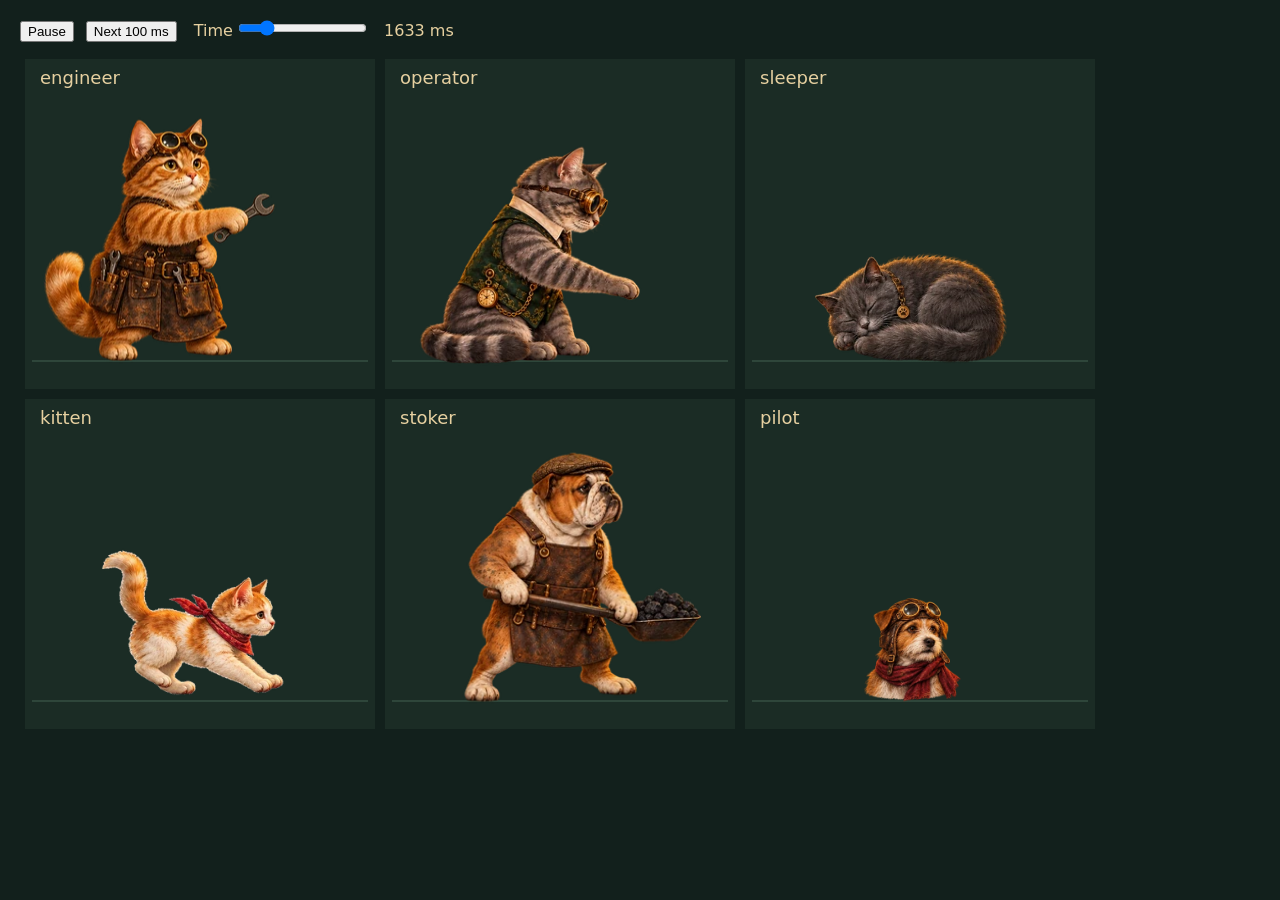
==== scripts/crew-preview.html @ fb34440c "Replace crew cutout motion with drawn pose sequences" ====
<!doctype html>
<meta charset="utf-8">
<title>Crew animation study</title>
<style>
  body { margin:20px; background:#12201c; color:#e6d0a0; font:16px system-ui; }
  button, input { margin:0 12px 12px 0; }
  canvas { display:block; width:1080px; height:680px; max-width:100%; }
</style>
<button id="play">Pause</button><button id="step">Next 100 ms</button>
<label>Time <input id="time" type="range" min="0" max="9000" step="50" value="0"></label>
<output id="readout">0 ms</output>
<canvas width="1080" height="680"></canvas>
<script type="module">
import {crew, loadCrew, animateCrew, drawCrew} from '../js/crew-animation.js';
const canvas = document.querySelector('canvas'), ctx = canvas.getContext('2d');
const time = document.querySelector('#time'), readout = document.querySelector('#readout');
let t = 0, last = 0, playing = true;
function draw() {
  animateCrew(t, {});
  ctx.fillStyle = '#12201c'; ctx.fillRect(0,0,1080,680);
  Object.keys(crew).forEach((name,i) => {
    const x = i % 3 * 360, y = Math.floor(i / 3) * 340;
    ctx.fillStyle = '#1b2c25'; ctx.fillRect(x+5,y+5,350,330);
    ctx.fillStyle = '#e6d0a0'; ctx.font = '18px system-ui'; ctx.fillText(name,x+20,y+30);
    ctx.strokeStyle = '#426050'; ctx.beginPath(); ctx.moveTo(x+12,y+307); ctx.lineTo(x+348,y+307); ctx.stroke();
    ctx.save(); ctx.translate(x+170,y+307); ctx.scale(2,2); drawCrew(ctx,name); ctx.restore();
  });
  time.value = t % 9000; readout.textContent = `${Math.round(t)} ms`;
}
loadCrew(draw);
document.querySelector('#play').onclick = event => { playing = !playing; event.target.textContent = playing ? 'Pause' : 'Play'; };
document.querySelector('#step').onclick = () => { playing = false; document.querySelector('#play').textContent = 'Play'; t += 100; draw(); };
time.oninput = () => { playing = false; document.querySelector('#play').textContent = 'Play'; t = Number(time.value); draw(); };
function tick(now) { if (playing) { t += Math.min(50,now-last); draw(); } last = now; requestAnimationFrame(tick); }
requestAnimationFrame(tick);
</script>
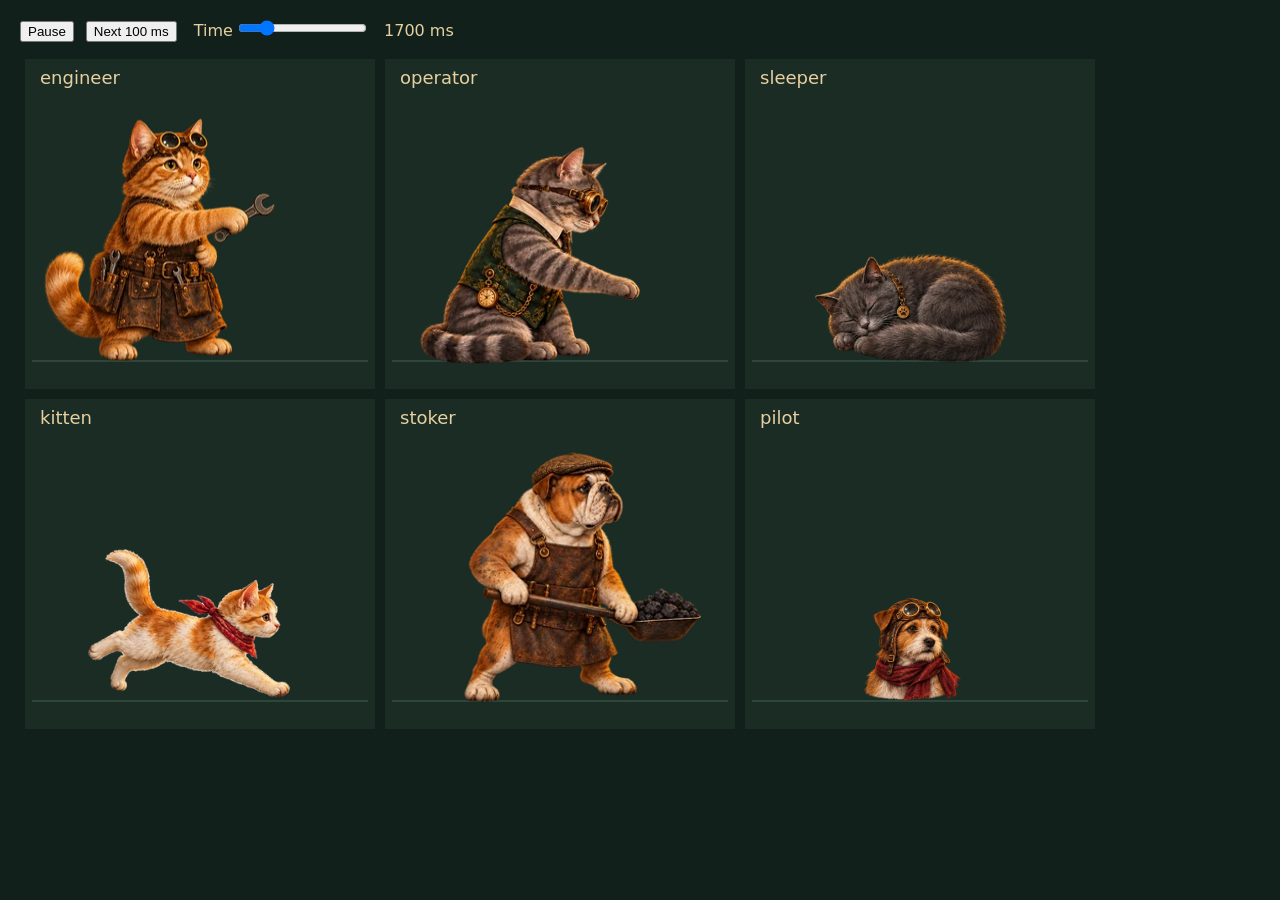
==== commit dee20b81: "Version workshop assets and quiet the sleeping cat" ====
--- a/scripts/crew-preview.html
+++ b/scripts/crew-preview.html
@@ -11,7 +11,7 @@
 <output id="readout">0 ms</output>
 <canvas width="1080" height="680"></canvas>
 <script type="module">
-import {crew, loadCrew, animateCrew, drawCrew} from '../js/crew-animation.js';
+import {crew, loadCrew, animateCrew, drawCrew} from '../js/crew-animation.js?v=1424d2a11c5c';
 const canvas = document.querySelector('canvas'), ctx = canvas.getContext('2d');
 const time = document.querySelector('#time'), readout = document.querySelector('#readout');
 let t = 0, last = 0, playing = true;
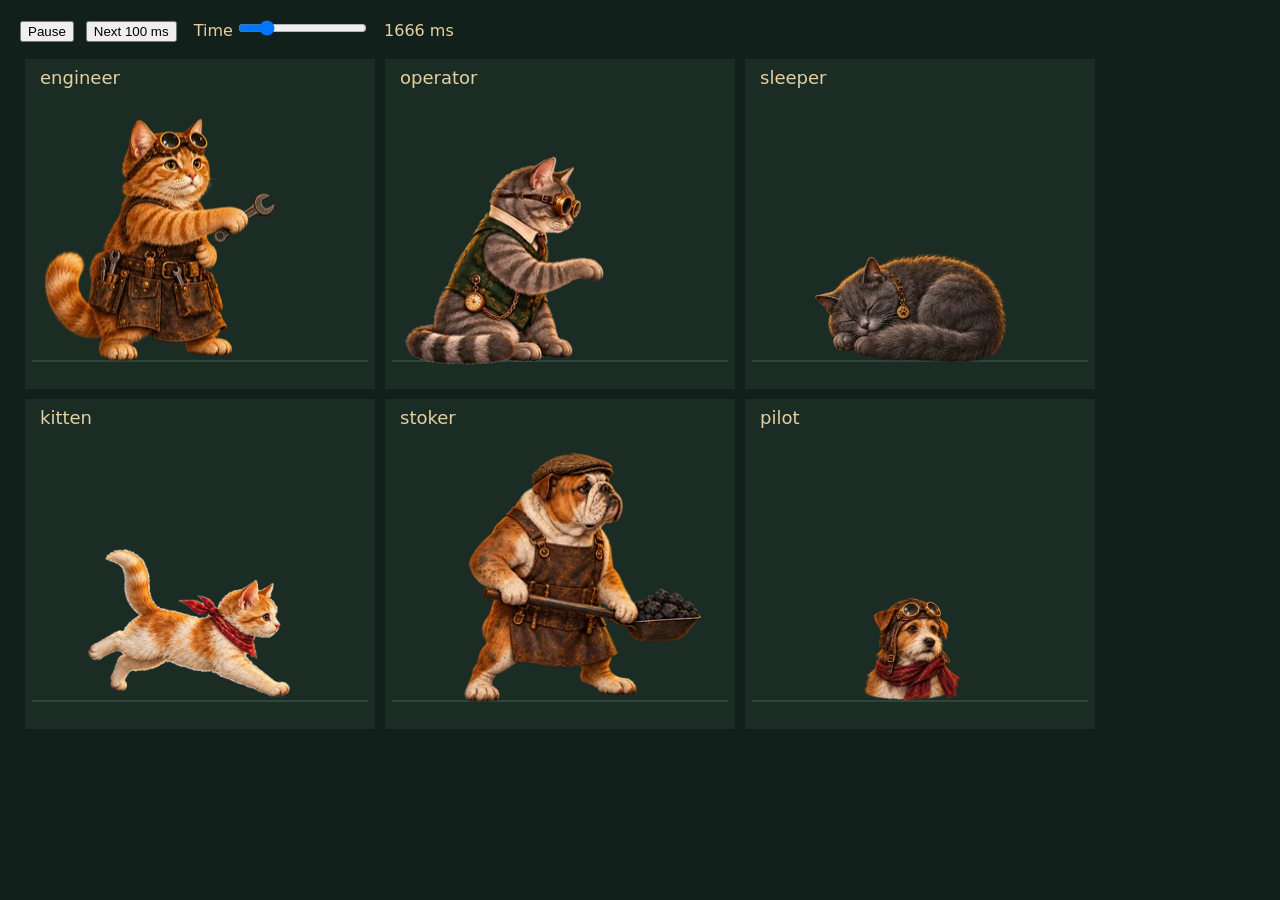
==== commit eb434725: "Refresh public GitHub activity and polish workshop labels, cat and audio" ====
--- a/scripts/crew-preview.html
+++ b/scripts/crew-preview.html
@@ -11,7 +11,7 @@
 <output id="readout">0 ms</output>
 <canvas width="1080" height="680"></canvas>
 <script type="module">
-import {crew, loadCrew, animateCrew, drawCrew} from '../js/crew-animation.js?v=1424d2a11c5c';
+import {crew, loadCrew, animateCrew, drawCrew} from '../js/crew-animation.js?v=1bdbbf4855e6';
 const canvas = document.querySelector('canvas'), ctx = canvas.getContext('2d');
 const time = document.querySelector('#time'), readout = document.querySelector('#readout');
 let t = 0, last = 0, playing = true;
